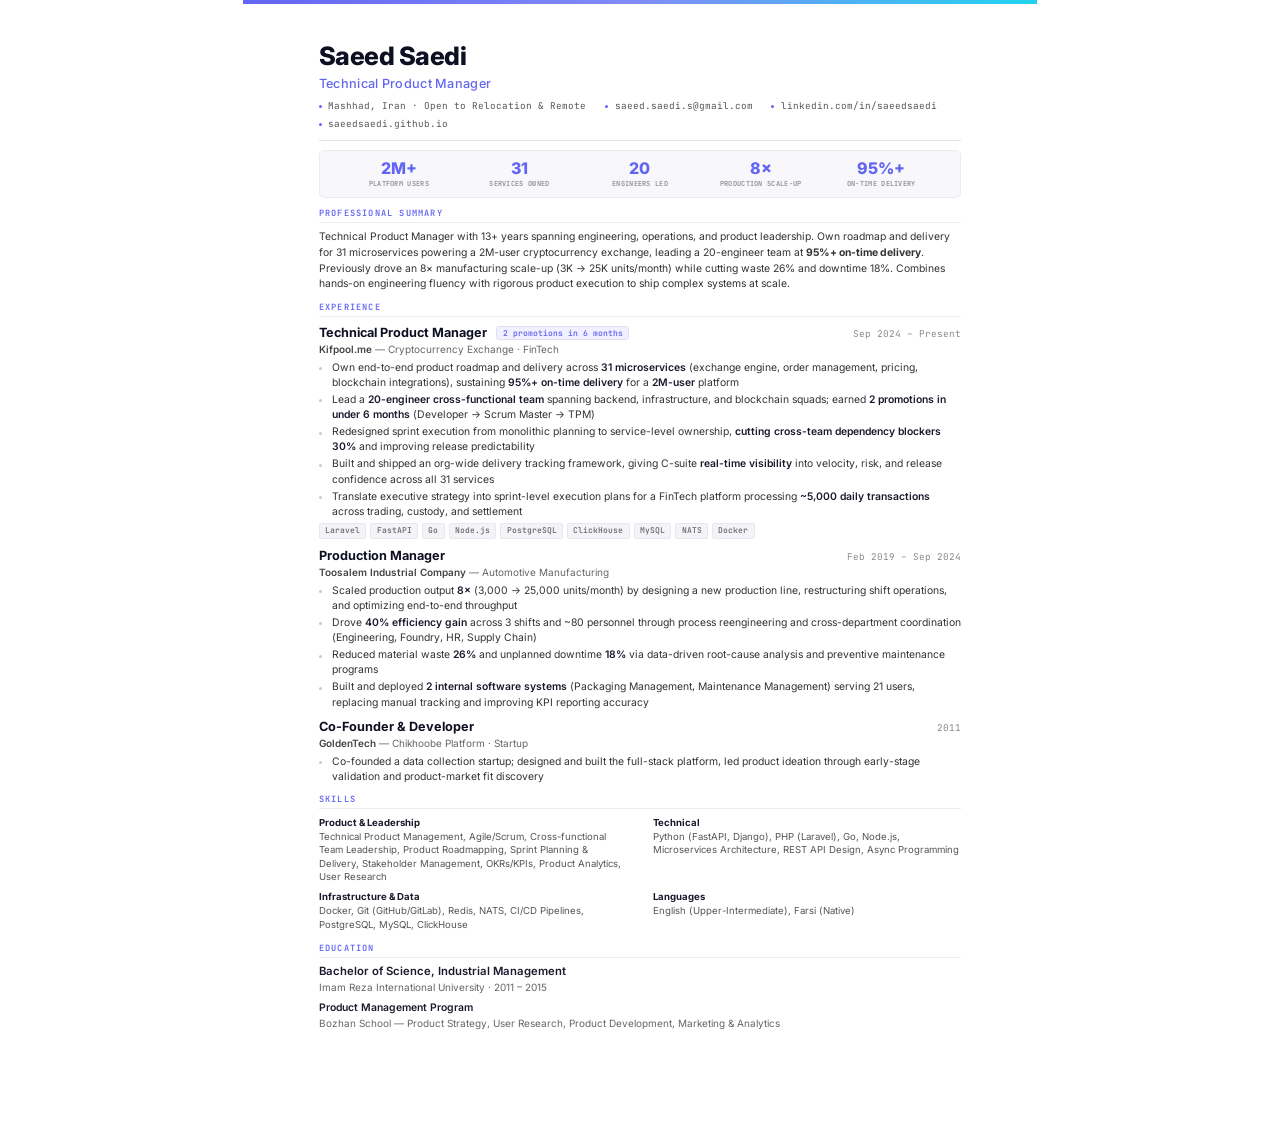
==== resume.html @ 654076ee "Redesign site + résumé ("Engineered Editorial"); deploy résumé links Site (index.html, style.css, sc" ====
<!DOCTYPE html>
<html lang="en">
<head>
<meta charset="UTF-8">
<meta name="viewport" content="width=device-width, initial-scale=1.0">
<title>Saeed Saedi — Resume</title>
<style>
  @import url('https://fonts.googleapis.com/css2?family=Inter:wght@300;400;500;600;700;800&family=JetBrains+Mono:wght@400;500;600&display=swap');

  *, *::before, *::after { margin: 0; padding: 0; box-sizing: border-box; }

  :root { --mono: 'JetBrains Mono', ui-monospace, 'SF Mono', Menlo, monospace; }

  @page {
    size: A4;
    margin: 0;
  }

  body {
    font-family: 'Inter', -apple-system, system-ui, sans-serif;
    color: #1a1a2e;
    background: #ffffff;
    line-height: 1.4;
    font-size: 8.5pt;
    -webkit-print-color-adjust: exact;
    print-color-adjust: exact;
  }

  .page {
    width: 210mm;
    height: 297mm;
    padding: 10mm 20mm 14mm 20mm;
    margin: 0 auto;
    position: relative;
    overflow: hidden;
  }

  /* ── Top accent bar ── */
  .page::before {
    content: '';
    position: absolute;
    top: 0;
    left: 0;
    right: 0;
    height: 3.5px;
    background: linear-gradient(90deg, #6366f1, #818cf8, #22d3ee);
  }

  /* ── Header ── */
  .header {
    margin-bottom: 7pt;
    padding-bottom: 7pt;
    border-bottom: 1.5px solid #e5e5e5;
  }

  .header h1 {
    font-size: 19pt;
    font-weight: 800;
    letter-spacing: -0.5px;
    color: #0f0f23;
    margin-bottom: 1pt;
  }

  .header .title {
    font-size: 9.5pt;
    font-weight: 500;
    color: #6366f1;
    letter-spacing: 0.3px;
    margin-bottom: 5pt;
  }

  .contact-row {
    display: flex;
    flex-wrap: wrap;
    gap: 4pt 14pt;
    font-family: var(--mono);
    font-size: 7pt;
    color: #555;
  }

  .contact-row a {
    color: #555;
    text-decoration: none;
  }

  .contact-row span::before {
    content: '';
    display: inline-block;
    width: 3px;
    height: 3px;
    background: #6366f1;
    border-radius: 50%;
    margin-right: 5pt;
    vertical-align: middle;
  }

  /* ── Metrics bar ── */
  .metrics-bar {
    display: flex;
    justify-content: space-between;
    background: #f8f8fc;
    border: 1px solid #ebebf0;
    border-radius: 5px;
    padding: 6pt 14pt;
    margin-bottom: 7pt;
  }

  .metric {
    text-align: center;
    flex: 1;
  }

  .metric .num {
    font-size: 12pt;
    font-weight: 800;
    color: #6366f1;
    line-height: 1.2;
  }

  .metric .label {
    font-family: var(--mono);
    font-size: 5.2pt;
    font-weight: 500;
    color: #888;
    text-transform: uppercase;
    letter-spacing: 0.3px;
    margin-top: 0.5pt;
  }

  /* ── Section headings ── */
  .section-title {
    font-family: var(--mono);
    font-size: 6.5pt;
    font-weight: 600;
    text-transform: uppercase;
    letter-spacing: 1.2px;
    color: #6366f1;
    margin-bottom: 5pt;
    padding-bottom: 2pt;
    border-bottom: 1px solid #ebebf0;
  }

  section {
    margin-bottom: 7pt;
  }

  /* ── Experience entries ── */
  .entry {
    margin-bottom: 6pt;
  }

  .entry:last-child {
    margin-bottom: 0;
  }

  .entry-header {
    display: flex;
    justify-content: space-between;
    align-items: baseline;
    margin-bottom: 0.5pt;
  }

  .entry-header h3 {
    font-size: 9.5pt;
    font-weight: 700;
    color: #0f0f23;
  }

  .entry-header .dates {
    font-family: var(--mono);
    font-size: 7pt;
    color: #888;
    font-weight: 400;
    flex-shrink: 0;
    margin-left: 8pt;
  }

  .entry-sub {
    font-size: 7.5pt;
    color: #666;
    margin-bottom: 3pt;
  }

  .entry-sub strong {
    color: #444;
    font-weight: 600;
  }

  .promo-badge {
    display: inline-block;
    font-family: var(--mono);
    font-size: 6pt;
    font-weight: 600;
    color: #6366f1;
    background: #f0f0ff;
    border: 1px solid #e0e0f5;
    border-radius: 3px;
    padding: 0.5pt 4pt;
    margin-left: 5pt;
    vertical-align: middle;
  }

  /* ── Bullet lists ── */
  .bullets {
    list-style: none;
    padding: 0;
  }

  .bullets li {
    position: relative;
    padding-left: 10pt;
    margin-bottom: 1.5pt;
    font-size: 7.8pt;
    color: #333;
    line-height: 1.45;
  }

  .bullets li::before {
    content: '';
    position: absolute;
    left: 0;
    top: 5.5pt;
    width: 3px;
    height: 3px;
    background: #c7c7d4;
    border-radius: 50%;
  }

  .bullets li strong {
    font-weight: 600;
    color: #1a1a2e;
  }

  /* ── Tech tags ── */
  .tech-row {
    display: flex;
    flex-wrap: wrap;
    gap: 3pt;
    margin-top: 3pt;
  }

  .tech-tag {
    font-family: var(--mono);
    font-size: 6pt;
    font-weight: 500;
    color: #666;
    background: #f4f4f8;
    border: 1px solid #e8e8ee;
    border-radius: 2px;
    padding: 1pt 4pt;
  }

  /* ── Skills section ── */
  .skills-grid {
    display: grid;
    grid-template-columns: 1fr 1fr;
    gap: 4pt 20pt;
  }

  .skill-category {
    margin-bottom: 1pt;
  }

  .skill-category .cat-label {
    font-size: 7.2pt;
    font-weight: 700;
    color: #1a1a2e;
    margin-bottom: 0.5pt;
  }

  .skill-category .cat-items {
    font-size: 7.2pt;
    color: #555;
    line-height: 1.4;
  }

  /* ── Education ── */
  .edu-row {
    display: flex;
    justify-content: space-between;
    align-items: baseline;
  }

  .edu-row h3 {
    font-size: 8.5pt;
    font-weight: 600;
    color: #1a1a2e;
  }

  .edu-row .school {
    font-size: 7.5pt;
    color: #666;
  }
</style>
</head>
<body>
<div class="page">

  <!-- ═══ HEADER ═══ -->
  <header class="header">
    <h1>Saeed Saedi</h1>
    <div class="title">Technical Product Manager</div>
    <div class="contact-row">
      <span>Mashhad, Iran &middot; Open to Relocation &amp; Remote</span>
      <span><a href="mailto:saeed.saedi.s@gmail.com">saeed.saedi.s@gmail.com</a></span>
      <span><a href="https://linkedin.com/in/saeedsaedi">linkedin.com/in/saeedsaedi</a></span>
      <span><a href="https://saeedsaedi.github.io">saeedsaedi.github.io</a></span>
    </div>
  </header>

  <!-- ═══ METRICS BAR ═══ -->
  <div class="metrics-bar">
    <div class="metric">
      <div class="num">2M+</div>
      <div class="label">Platform Users</div>
    </div>
    <div class="metric">
      <div class="num">31</div>
      <div class="label">Services Owned</div>
    </div>
    <div class="metric">
      <div class="num">20</div>
      <div class="label">Engineers Led</div>
    </div>
    <div class="metric">
      <div class="num">8&times;</div>
      <div class="label">Production Scale-Up</div>
    </div>
    <div class="metric">
      <div class="num">95%+</div>
      <div class="label">On-Time Delivery</div>
    </div>
  </div>

  <!-- ═══ SUMMARY ═══ -->
  <section>
    <div class="section-title">Professional Summary</div>
    <p style="font-size:7.8pt; color:#333; line-height:1.5;">
      Technical Product Manager with 13+ years spanning engineering, operations, and product leadership. Own roadmap and delivery for 31 microservices powering a 2M-user cryptocurrency exchange, leading a 20-engineer team at <strong>95%+ on-time delivery</strong>. Previously drove an 8&times; manufacturing scale-up (3K &rarr; 25K units/month) while cutting waste 26% and downtime 18%. Combines hands-on engineering fluency with rigorous product execution to ship complex systems at scale.
    </p>
  </section>

  <!-- ═══ EXPERIENCE ═══ -->
  <section>
    <div class="section-title">Experience</div>

    <!-- Kifpool.me -->
    <div class="entry">
      <div class="entry-header">
        <h3>Technical Product Manager <span class="promo-badge">2 promotions in 6 months</span></h3>
        <span class="dates">Sep 2024 &ndash; Present</span>
      </div>
      <div class="entry-sub"><strong>Kifpool.me</strong> &mdash; Cryptocurrency Exchange &middot; FinTech</div>
      <ul class="bullets">
        <li>Own end-to-end product roadmap and delivery across <strong>31 microservices</strong> (exchange engine, order management, pricing, blockchain integrations), sustaining <strong>95%+ on-time delivery</strong> for a <strong>2M-user</strong> platform</li>
        <li>Lead a <strong>20-engineer cross-functional team</strong> spanning backend, infrastructure, and blockchain squads; earned <strong>2 promotions in under 6 months</strong> (Developer &rarr; Scrum Master &rarr; TPM)</li>
        <li>Redesigned sprint execution from monolithic planning to service-level ownership, <strong>cutting cross-team dependency blockers 30%</strong> and improving release predictability</li>
        <li>Built and shipped an org-wide delivery tracking framework, giving C-suite <strong>real-time visibility</strong> into velocity, risk, and release confidence across all 31 services</li>
        <li>Translate executive strategy into sprint-level execution plans for a FinTech platform processing <strong>~5,000 daily transactions</strong> across trading, custody, and settlement</li>
      </ul>
      <div class="tech-row">
        <span class="tech-tag">Laravel</span>
        <span class="tech-tag">FastAPI</span>
        <span class="tech-tag">Go</span>
        <span class="tech-tag">Node.js</span>
        <span class="tech-tag">PostgreSQL</span>
        <span class="tech-tag">ClickHouse</span>
        <span class="tech-tag">MySQL</span>
        <span class="tech-tag">NATS</span>
        <span class="tech-tag">Docker</span>
      </div>
    </div>

    <!-- Toosalem -->
    <div class="entry">
      <div class="entry-header">
        <h3>Production Manager</h3>
        <span class="dates">Feb 2019 &ndash; Sep 2024</span>
      </div>
      <div class="entry-sub"><strong>Toosalem Industrial Company</strong> &mdash; Automotive Manufacturing</div>
      <ul class="bullets">
        <li>Scaled production output <strong>8&times;</strong> (3,000 &rarr; 25,000 units/month) by designing a new production line, restructuring shift operations, and optimizing end-to-end throughput</li>
        <li>Drove <strong>40% efficiency gain</strong> across 3 shifts and ~80 personnel through process reengineering and cross-department coordination (Engineering, Foundry, HR, Supply Chain)</li>
        <li>Reduced material waste <strong>26%</strong> and unplanned downtime <strong>18%</strong> via data-driven root-cause analysis and preventive maintenance programs</li>
        <li>Built and deployed <strong>2 internal software systems</strong> (Packaging Management, Maintenance Management) serving 21 users, replacing manual tracking and improving KPI reporting accuracy</li>
      </ul>
    </div>

    <!-- GoldenTech -->
    <div class="entry">
      <div class="entry-header">
        <h3>Co-Founder &amp; Developer</h3>
        <span class="dates">2011</span>
      </div>
      <div class="entry-sub"><strong>GoldenTech</strong> &mdash; Chikhoobe Platform &middot; Startup</div>
      <ul class="bullets">
        <li>Co-founded a data collection startup; designed and built the full-stack platform, led product ideation through early-stage validation and product-market fit discovery</li>
      </ul>
    </div>
  </section>

  <!-- ═══ SKILLS ═══ -->
  <section>
    <div class="section-title">Skills</div>
    <div class="skills-grid">
      <div class="skill-category">
        <div class="cat-label">Product &amp; Leadership</div>
        <div class="cat-items">Technical Product Management, Agile/Scrum, Cross-functional Team Leadership, Product Roadmapping, Sprint Planning &amp; Delivery, Stakeholder Management, OKRs/KPIs, Product Analytics, User Research</div>
      </div>
      <div class="skill-category">
        <div class="cat-label">Technical</div>
        <div class="cat-items">Python (FastAPI, Django), PHP (Laravel), Go, Node.js, Microservices Architecture, REST API Design, Async Programming</div>
      </div>
      <div class="skill-category">
        <div class="cat-label">Infrastructure &amp; Data</div>
        <div class="cat-items">Docker, Git (GitHub/GitLab), Redis, NATS, CI/CD Pipelines, PostgreSQL, MySQL, ClickHouse</div>
      </div>
      <div class="skill-category">
        <div class="cat-label">Languages</div>
        <div class="cat-items">English (Upper-Intermediate), Farsi (Native)</div>
      </div>
    </div>
  </section>

  <!-- ═══ EDUCATION ═══ -->
  <section style="margin-bottom:0;">
    <div class="section-title">Education</div>
    <div class="edu-row" style="margin-bottom:4pt;">
      <div>
        <h3>Bachelor of Science, Industrial Management</h3>
        <span class="school">Imam Reza International University &middot; 2011 &ndash; 2015</span>
      </div>
    </div>
    <div class="edu-row">
      <div>
        <h3 style="font-size:7.8pt;">Product Management Program</h3>
        <span class="school">Bozhan School &mdash; Product Strategy, User Research, Product Development, Marketing &amp; Analytics</span>
      </div>
    </div>
  </section>

</div>
</body>
</html>
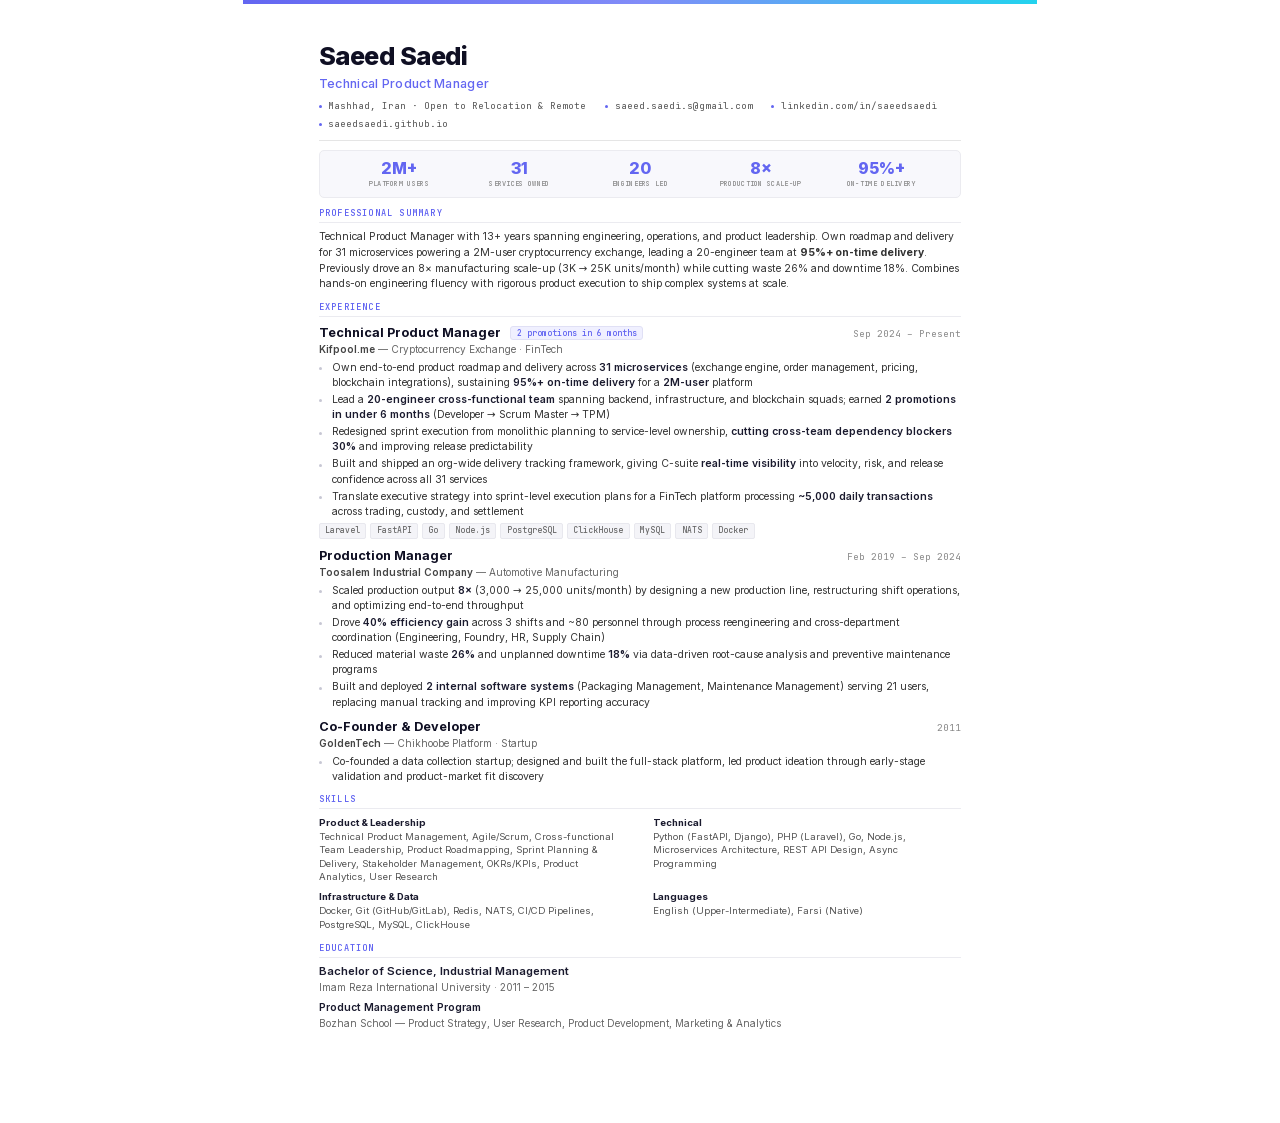
==== commit 966cb0e8: "perf: compile Tailwind and self-host fonts Replace the Tailwind Play CDN (127 KB of render-blocking " ====
--- a/resume.html
+++ b/resume.html
@@ -5,7 +5,23 @@
 <meta name="viewport" content="width=device-width, initial-scale=1.0">
 <title>Saeed Saedi — Resume</title>
 <style>
-  @import url('https://fonts.googleapis.com/css2?family=Inter:wght@300;400;500;600;700;800&family=JetBrains+Mono:wght@400;500;600&display=swap');
+  /* Self-hosted variable fonts (Latin subset), shared with index.html — see assets/fonts */
+  @font-face {
+    font-family: 'Inter';
+    font-style: normal;
+    font-weight: 100 900;
+    font-display: swap;
+    src: url('assets/fonts/inter-latin.woff2') format('woff2');
+    unicode-range: U+0000-00FF, U+0131, U+0152-0153, U+02BB-02BC, U+02C6, U+02DA, U+02DC, U+0304, U+0308, U+0329, U+2000-206F, U+20AC, U+2122, U+2191, U+2193, U+2212, U+2215, U+FEFF, U+FFFD;
+  }
+  @font-face {
+    font-family: 'JetBrains Mono';
+    font-style: normal;
+    font-weight: 100 800;
+    font-display: swap;
+    src: url('assets/fonts/jetbrains-mono-latin.woff2') format('woff2');
+    unicode-range: U+0000-00FF, U+0131, U+0152-0153, U+02BB-02BC, U+02C6, U+02DA, U+02DC, U+0304, U+0308, U+0329, U+2000-206F, U+20AC, U+2122, U+2191, U+2193, U+2212, U+2215, U+FEFF, U+FFFD;
+  }
 
   *, *::before, *::after { margin: 0; padding: 0; box-sizing: border-box; }
 
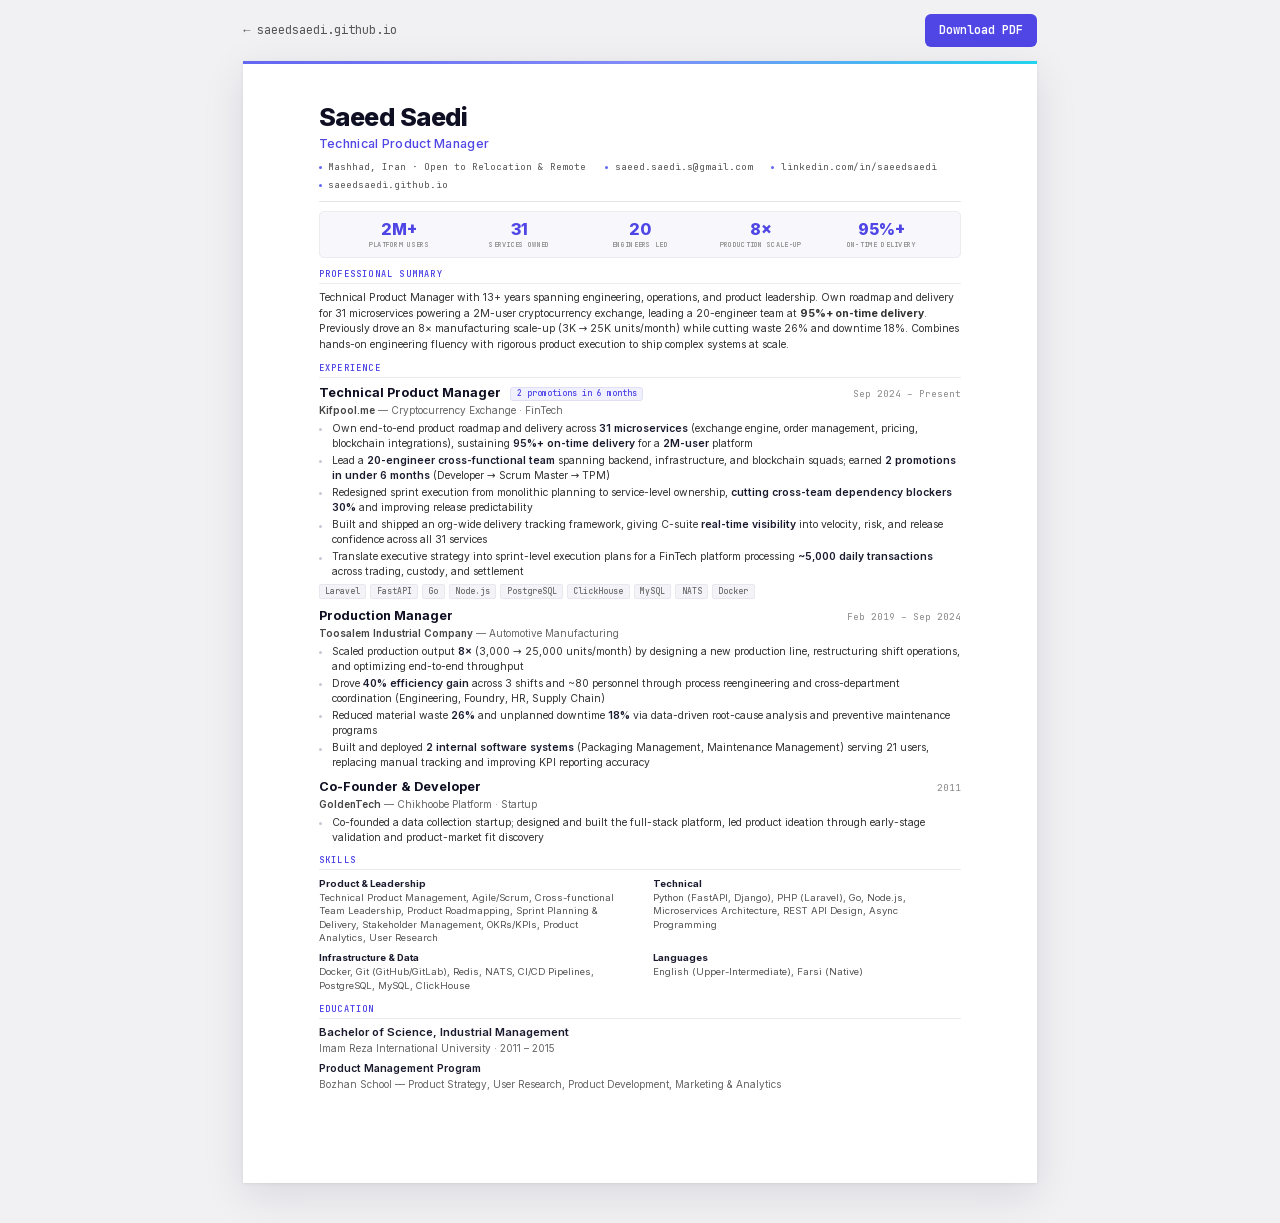
==== commit 92085706: "fix: accessibility, mobile layout, share card and responsive résumé - Secondary text uses one text-d" ====
--- a/resume.html
+++ b/resume.html
@@ -4,6 +4,10 @@
 <meta charset="UTF-8">
 <meta name="viewport" content="width=device-width, initial-scale=1.0">
 <title>Saeed Saedi — Resume</title>
+<meta name="description" content="Résumé of Saeed Saedi, Technical Product Manager — product roadmap and delivery for a 2M-user cryptocurrency exchange, previously an 8× manufacturing scale-up.">
+<link rel="canonical" href="https://saeedsaedi.github.io/resume.html">
+<link rel="icon" href="favicon.ico" sizes="16x16 32x32 48x48">
+<link rel="apple-touch-icon" href="apple-touch-icon.png">
 <style>
   /* Self-hosted variable fonts (Latin subset), shared with index.html — see assets/fonts */
   @font-face {
@@ -307,10 +311,116 @@
     font-size: 7.5pt;
     color: #666;
   }
+
+  .edu-row h3.minor { font-size: 7.8pt; }
+
+  .summary {
+    font-size: 7.8pt;
+    color: #333;
+    line-height: 1.5;
+  }
+
+  /* ════════════════════════════════════════════════════
+     Screen only — everything below leaves the printed
+     page (and RESUME.pdf) untouched.
+     ════════════════════════════════════════════════════ */
+  .screen-bar { display: none; }
+
+  @media screen {
+    body { background: #f1f1f4; }
+
+    .screen-bar {
+      display: flex;
+      justify-content: space-between;
+      align-items: center;
+      gap: 12px;
+      width: 210mm;
+      margin: 0 auto;
+      padding: 14px 0;
+      font-family: var(--mono);
+      font-size: 12px;
+    }
+    .screen-bar a { color: #555; text-decoration: none; }
+    .screen-bar a:hover { color: #4f46e5; }
+    .screen-bar .pdf {
+      color: #fff;
+      background: #4f46e5;
+      padding: 8px 14px;
+      border-radius: 6px;
+      font-weight: 600;
+    }
+    .screen-bar .pdf:hover { color: #fff; background: #6366f1; }
+
+    .page {
+      background: #fff;
+      margin-bottom: 40px;
+      box-shadow: 0 1px 3px rgba(15, 15, 35, 0.08), 0 12px 40px rgba(15, 15, 35, 0.10);
+    }
+
+    /* #6366f1 is 4.46:1 on white — a shade darker clears WCAG AA on screens */
+    .header .title, .section-title, .metric .num, .promo-badge { color: #4f46e5; }
+  }
+
+  /* Phones & small tablets: reflow the A4 sheet into a readable single column */
+  @media screen and (max-width: 820px) {
+    body { background: #fff; }
+
+    .screen-bar { width: auto; padding: 12px 20px; border-bottom: 1px solid #ebebf0; }
+
+    .page {
+      width: auto;
+      height: auto;
+      overflow: visible;
+      padding: 28px 20px 36px;
+      margin: 0;
+      box-shadow: none;
+    }
+
+    .header h1 { font-size: 30px; }
+    .header .title { font-size: 15px; margin-bottom: 8px; }
+    .contact-row { font-size: 12px; gap: 6px 16px; }
+
+    .metrics-bar {
+      display: grid;
+      grid-template-columns: repeat(3, 1fr);
+      gap: 14px 6px;
+      padding: 14px 8px;
+      margin-bottom: 18px;
+    }
+    .metric .num { font-size: 21px; }
+    .metric .label { font-size: 8.5px; letter-spacing: 0; white-space: nowrap; }
+
+    section { margin-bottom: 22px; }
+    .section-title { font-size: 11px; margin-bottom: 10px; padding-bottom: 4px; }
+    .summary { font-size: 14.5px; line-height: 1.55; }
+
+    .entry { margin-bottom: 18px; }
+    .entry-header { flex-wrap: wrap; gap: 2px 10px; margin-bottom: 2px; }
+    .entry-header h3 { font-size: 16.5px; }
+    .entry-header .dates { font-size: 12px; margin-left: 0; }
+    .entry-sub { font-size: 13px; margin-bottom: 8px; }
+    .promo-badge { font-size: 10px; padding: 1px 6px; margin-left: 0; }
+
+    .bullets li { font-size: 14.5px; line-height: 1.55; padding-left: 14px; margin-bottom: 7px; }
+    .bullets li::before { top: 10px; width: 4px; height: 4px; }
+    .tech-row { gap: 6px; margin-top: 8px; }
+    .tech-tag { font-size: 11px; padding: 2px 6px; }
+
+    .skills-grid { grid-template-columns: 1fr; gap: 12px; }
+    .skill-category .cat-label { font-size: 14px; margin-bottom: 2px; }
+    .skill-category .cat-items { font-size: 14px; line-height: 1.5; }
+
+    .edu-row h3, .edu-row h3.minor { font-size: 15px; }
+    .edu-row .school { font-size: 13.5px; }
+  }
 </style>
 </head>
 <body>
-<div class="page">
+<nav class="screen-bar" aria-label="Résumé">
+  <a href="./">&larr; saeedsaedi.github.io</a>
+  <a class="pdf" href="RESUME.pdf" download>Download PDF</a>
+</nav>
+<main class="page">
 
   <!-- ═══ HEADER ═══ -->
   <header class="header">
@@ -350,15 +460,15 @@
 
   <!-- ═══ SUMMARY ═══ -->
   <section>
-    <div class="section-title">Professional Summary</div>
-    <p style="font-size:7.8pt; color:#333; line-height:1.5;">
+    <h2 class="section-title">Professional Summary</h2>
+    <p class="summary">
       Technical Product Manager with 13+ years spanning engineering, operations, and product leadership. Own roadmap and delivery for 31 microservices powering a 2M-user cryptocurrency exchange, leading a 20-engineer team at <strong>95%+ on-time delivery</strong>. Previously drove an 8&times; manufacturing scale-up (3K &rarr; 25K units/month) while cutting waste 26% and downtime 18%. Combines hands-on engineering fluency with rigorous product execution to ship complex systems at scale.
     </p>
   </section>
 
   <!-- ═══ EXPERIENCE ═══ -->
   <section>
-    <div class="section-title">Experience</div>
+    <h2 class="section-title">Experience</h2>
 
     <!-- Kifpool.me -->
     <div class="entry">
@@ -417,7 +527,7 @@
 
   <!-- ═══ SKILLS ═══ -->
   <section>
-    <div class="section-title">Skills</div>
+    <h2 class="section-title">Skills</h2>
     <div class="skills-grid">
       <div class="skill-category">
         <div class="cat-label">Product &amp; Leadership</div>
@@ -440,7 +550,7 @@
 
   <!-- ═══ EDUCATION ═══ -->
   <section style="margin-bottom:0;">
-    <div class="section-title">Education</div>
+    <h2 class="section-title">Education</h2>
     <div class="edu-row" style="margin-bottom:4pt;">
       <div>
         <h3>Bachelor of Science, Industrial Management</h3>
@@ -449,12 +559,12 @@
     </div>
     <div class="edu-row">
       <div>
-        <h3 style="font-size:7.8pt;">Product Management Program</h3>
+        <h3 class="minor">Product Management Program</h3>
         <span class="school">Bozhan School &mdash; Product Strategy, User Research, Product Development, Marketing &amp; Analytics</span>
       </div>
     </div>
   </section>
 
-</div>
+</main>
 </body>
 </html>
